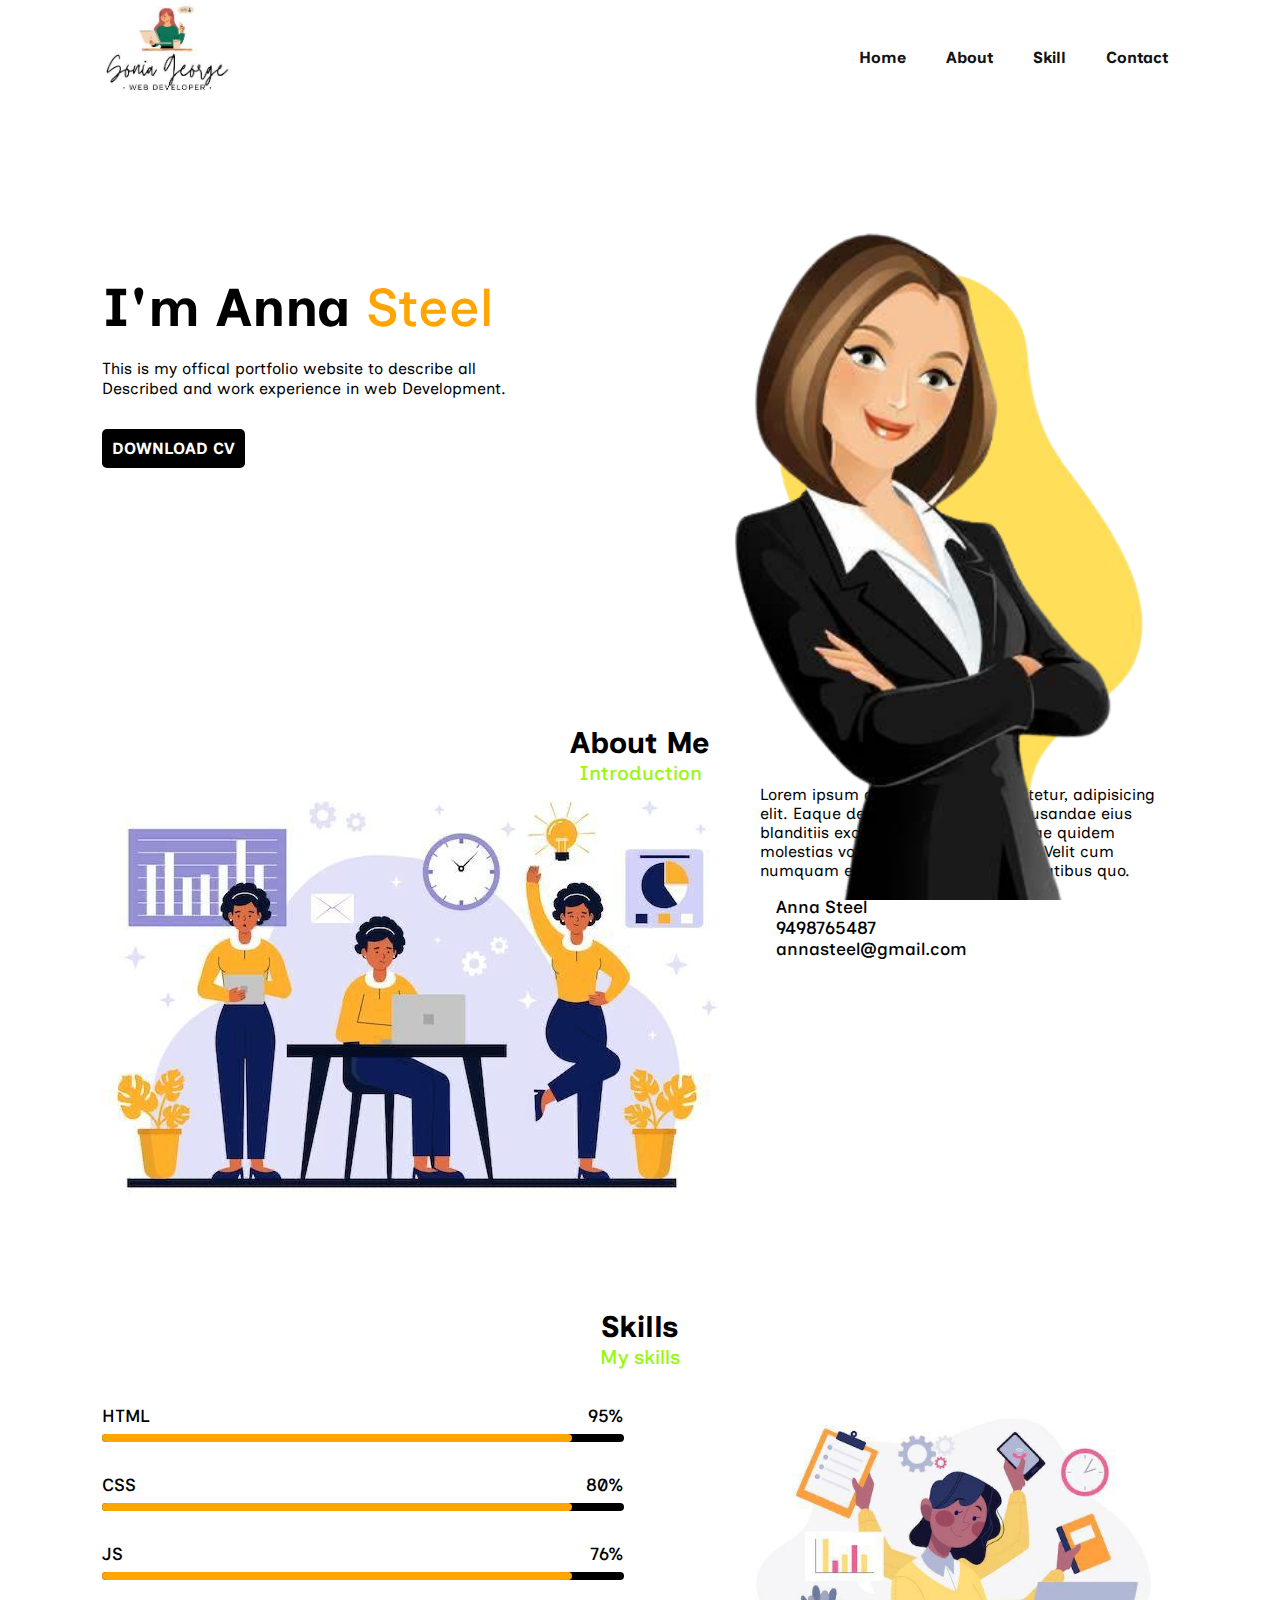
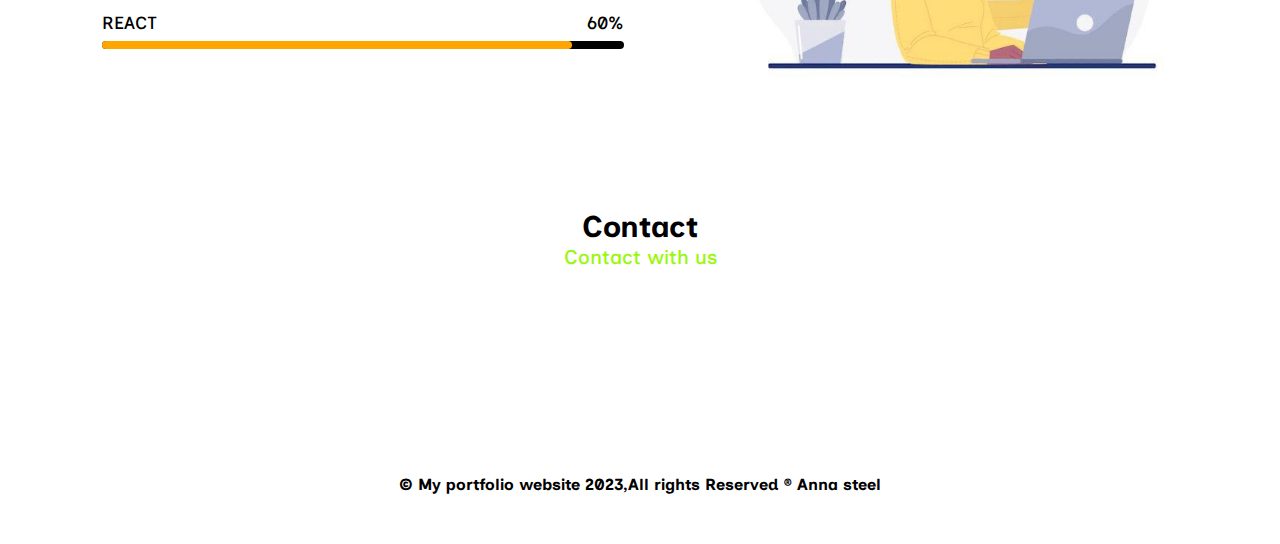
==== Index.html @ 379eda23 "portfolio" ====
<!DOCTYPE html>
<html lang="en">

<head>
    <meta charset="UTF-8">
    <meta name="viewport" content="width=device-width, initial-scale=1.0">
    <title>portfolio</title>
    <link rel="stylesheet" href="style.css">
    <link rel="preconnect" href="https://fonts.googleapis.com">
    <link rel="preconnect" href="https://fonts.gstatic.com" crossorigin>
    <link
        href="https://fonts.googleapis.com/css2?family=Bebas+Neue&family=Croissant+One&family=Inclusive+Sans:ital@0;1&family=Lato:wght@300&family=Martian+Mono:wght@300&family=Montserrat:wght@500&family=Mooli&family=Oswald&family=Playfair+Display&family=Raleway:wght@300&family=Sofia+Sans+Condensed:wght@300&display=swap"
        rel="stylesheet">
    <link rel="stylesheet" href="https://cdnjs.cloudflare.com/ajax/libs/font-awesome/6.4.2/css/all.min.css"
        integrity="sha512-z3gLpd7yknf1YoNbCzqRKc4qyor8gaKU1qmn+CShxbuBusANI9QpRohGBreCFkKxLhei6S9CQXFEbbKuqLg0DA=="
        crossorigin="anonymous" referrerpolicy="no-referrer" />
    <link rel="stylesheet" href="https://cdnjs.cloudflare.com/ajax/libs/font-awesome/6.4.2/css/all.min.css"
        integrity="sha512-z3gLpd7yknf1YoNbCzqRKc4qyor8gaKU1qmn+CShxbuBusANI9QpRohGBreCFkKxLhei6S9CQXFEbbKuqLg0DA=="
        crossorigin="anonymous" referrerpolicy="no-referrer" />
</head>

<body>
    <div id="container" class="container">
        <!-- navbar -->
        <nav>
            <img class="logo" src="Logo1.jpeg" alt="logo">
            <ul>
                <li class="list-item"><a class="links" href="">Home</a></li>
                <li class="list-item"><a class="links" href="">About</a></li>
                <li class="list-item"><a class="links" href="">Skill</a></li>
                <li class="list-item"><a class="links" href="">Contact</a></li>
            </ul>
        </nav>
        <!-- home -->
        <section id="home">
            <div class="title">
                <h1 id="username">I'm Anna <span id="lname">Steel</span></h1>
                <p id="user-detail">This is my offical portfolio website to describe all <br>
                    Described and work experience in web Development.
                </p>
                <a id="download" href="suku.png" download="">DOWNLOAD CV</a>

            </div>
            <div class="images">
                <img class="shape" src="WhatsApp_Image_4442023-09-27_at_15.51.05-removebg-preview (2).png" alt="shape">
                <img class="girl" src="WhatsApp_Image001_2023-09-27_at_15.51.05-removebg-preview (1).png" alt="girl">
            </div>

        </section>
        <!-- about -->
        <section id="about">
            <div class="about-head">
                <h2 class="mainHead">About Me</h2>
                <span class="subHead">Introduction</span>
            </div>
            <div class="about-content">
                <div class="img">
                    <img src="WhatsApp Image 2023-09-27 at 15.51.02_c0fcbdbb.jpg" alt="about">
                </div>
                <div class="about-details">
                    <p>Lorem ipsum dolor sit amet consectetur, adipisicing elit. Eaque deserunt asperiores, recusandae
                        eius blanditiis excepturi fuga, repudiandae quidem molestias voluptatum, totam officia. Velit
                        cum numquam est nulla cumque necessitatibus quo.</p>
                    <div class="informations">
                        <div class="info-box">
                            <i class="fa-solid fa-user"></i>
                            <span>Anna Steel</span>
                        </div>
                        <div class="info-box">
                            <i class="fa-solid fa-phone"></i>
                            <span>9498765487</span>
                        </div>
                        <div class="info-box">
                            <i class="fa-solid fa-envelope"></i>
                            <span>annasteel@gmail.com</span>
                        </div>
                    </div>
                </div>
            </div>
            <!-- Skill -->
        </section>
        <section id="skill">
            <div class="about-head">
                <h2 class="mainHead">Skills</h2>
                <span class="subHead">My skills</span>
            </div>
            <div class="skill-container">
                <div class="progress bars">
                    <!-- Bar -->
                    <div class="bar">
                        <h3>HTML</h3>
                        <span>95%</span>
                        <div class="base-bar"></div>
                        <div class="base-bar html-bar"></div>
                    </div>
                    <div class="bar">
                        <h3>CSS</h3>
                        <span>80%</span>
                        <div class="base-bar"></div>
                        <div class="base-bar html-bar"></div>
                    </div>
                    <div class="bar">
                        <h3>JS</h3>
                        <span>76%</span>
                        <div class="base-bar"></div>
                        <div class="base-bar html-bar"></div>
                    </div>
                    <div class="bar">
                        <h3>REACT</h3>
                        <span>60%</span>
                        <div class="base-bar"></div>
                        <div class="base-bar html-bar"></div>
                    </div>
                </div>
                <div class="skill-img">
                    <img src="about.jpg" alt="">
                </section>

                <section id="contact">
                    <div class="about-head">
                        <h2 class="mainHead">Contact</h2>
                        <span class="subHead">Contact with us</span>
                    </div>
                    <div class="icon-collection">
                        <div class="icon">
                            <a href=""><i class="fa-brands fa-pinterest brand"></i></a>
        
                        </div>
                        <div class="icon">
                            <a href=""><i class="fa-brands fa-linkedin brand"></i></a>
        
                        </div>
                        <div class="icon">
                            <a href=""><i class="fa-brands fa-facebook brand"></i></a>
        
                        </div>
                        <div class="icon">
                            <a href=""><i class="fa-brands fa-twitter brand"></i></i></a>
        
                        </div>
                        <div class="icon">
                            <a href=""><i class="fa-brands fa-instagram brand"></i></a>
        
                        </div>
                    </div>
                </section>
                <!-- footer -->
                <footer>
                    <p> &copy; My portfolio website 2023,All rights Reserved &reg; Anna steel</p>
                    <div class="up-arrow icon">
                        <a href="#container"><i class="fa-solid fa-angle-up brand"></i></a>
                    </div>
                </footer>
        </body> 
        </html>
---- style.css ----
*{
    margin: 0px;
    padding: 0px;
    font-family: 'Inclusive Sans', sans-serif;
}
.container{
    width: 100%;
    height: 100vh;
    position: relative;
}
nav{
    display: flex;
    justify-content: space-between;
    width: 85%;
    align-items: center;
    margin-left: 100px;
}
ul{
    display: flex;
    list-style: none;

    }

.logo{
    width: 130px;
}
.list-item{
    display: inline;
    list-style: none;
    margin: 10px 20px;
    margin-top: 30px;
}
.links{
    text-decoration: none;
    color: rgb(19, 19, 19);
    font-weight: bold;
}
.links:hover{
    color: blue;
}
.title{
    margin: 14% 0px 0px 8%;
}
#username{
    font-size: 40pt;
    margin-bottom: 20px;
}
#lname{
    color: orange;
    font-size: 40pt;
}
#user-detail{
    line-height: 20px;
}
#download{
    text-decoration: none;
    background-color: black;
    color: white;
    padding: 10px;
    border-radius: 5px;
    margin-top: 30px;
    display: inline-block;
    font-weight: bold;
}
#home{
    display: flex;
    justify-content: space-between;
}
.images{
    width: 45%;
    height: 75%;
    position: absolute;
    right: 30px;
    bottom: 0;
    
}
.images>img{
    height: 100%;
    position: absolute;
    bottom: 0;
    left: 50%;
    transform: translateX(-50%);
    transition: bottom 1s, left 1s;
}
.images:hover .shape{
    bottom: 80px;

}
.images:hover .girl{
    left: 40%;
    
}

#about{
    margin: 20% 8% 0px 8%;
    
}
.about-head{
  text-align: center;
}
.mainHead{
    font-size: 30px;

}
.subHead{
    font-size: 20px;
    color: rgb(153, 248, 9);
    stroke: 1px black;
}
.about-content{
    display: grid;
    grid-template-columns: auto auto;
    gap: 2rem;
    margin-top: 2rem;
}
.about-img>img{
   width: 90%;
}
.informations{
    margin-top: 1rem;

}
.info-box>span{
    margin-left: 1rem;
}

#skill{
    margin: 8% 8% 0px 8%;
}
.skill-container{
    display: grid;
    grid-template-columns: repeat(2,1fr);
    gap: 2rem;
    margin-top: 20px;

}

.skill-img>img{
    width: 90%;
    padding-left: 4rem;
    object-position: center;
}
.bar{
    display: flex;
    justify-content: space-between;
    align-items: center;
    padding: 1rem 0px;
    margin-bottom: 1rem;
    position: relative;
}
.bar h3,span{
    font-size: 1.1rem;
    font-weight: 500;
}
.base-bar{
    width: 100%;
    height: 0.5rem;
    background-color: black;
    border-radius: 0.5rem;
    position: absolute;
    bottom: 0;

}

.html-bar{
    width: 90%;
    background-color: orange;
}
.css-bar{
    width: 90%;
    background-color: orange;
}
.js-bar{
    width: 90%;
    background-color: orange;
}
.react-bar{
    width: 90%;
    background-color: orange;
}
#contact{
    margin: 8%;
}
.icon-collection{
    display: flex;
    justify-content: center;
    align-items: center;
    margin-top: 5%;
}
.icon{
    width: 50px;
    height: 50px;
    border-radius: 50%;
    display: flex;
    justify-content: center;
    align-items: center;
    margin: 0px 10px;
}#contact{
    margin: 8%;
}
.icon-collection{
    display: flex;
    justify-content: center;
    align-items: center;
    margin-top: 5%;
}
.icon{
    width: 50px;
    height: 50px;
    border-radius: 50%;
    display: flex;
    justify-content: center;
    align-items: center;
    margin: 0px 10px;
}
.brand{
    font-size: 30px;
    color: black;
    
}
.icon:hover{
    background-image: linear-gradient(to bottom right,yellow,orange,white);
}
.brand:hover{
    color: white;
    animation: shake 0.25s;
}
@keyframes shake {
    10%{
        transform: rotate(15deg);
    }
    20%{
        transform: rotate(-15deg);
    }
    30%{
        transform: rotate(20deg);
    }
    40%{
        transform: rotate(20deg);
    }
   }
   html{
    scroll-behavior: smooth;
}
footer>p{
    text-align: center;
    font-weight: 800;
}

.up-arrow{
    float: right;
    margin: -30px 30px 30px 0px;
}
::-webkit-scrollbar{
    width: 10px;
    border-radius: 10px;
}
::-webkit-scrollbar-track{
    border-radius: 10px;
    background: white;
}
::-webkit-scrollbar-thumb{
    border-radius: 10px;
    background: orange;
}
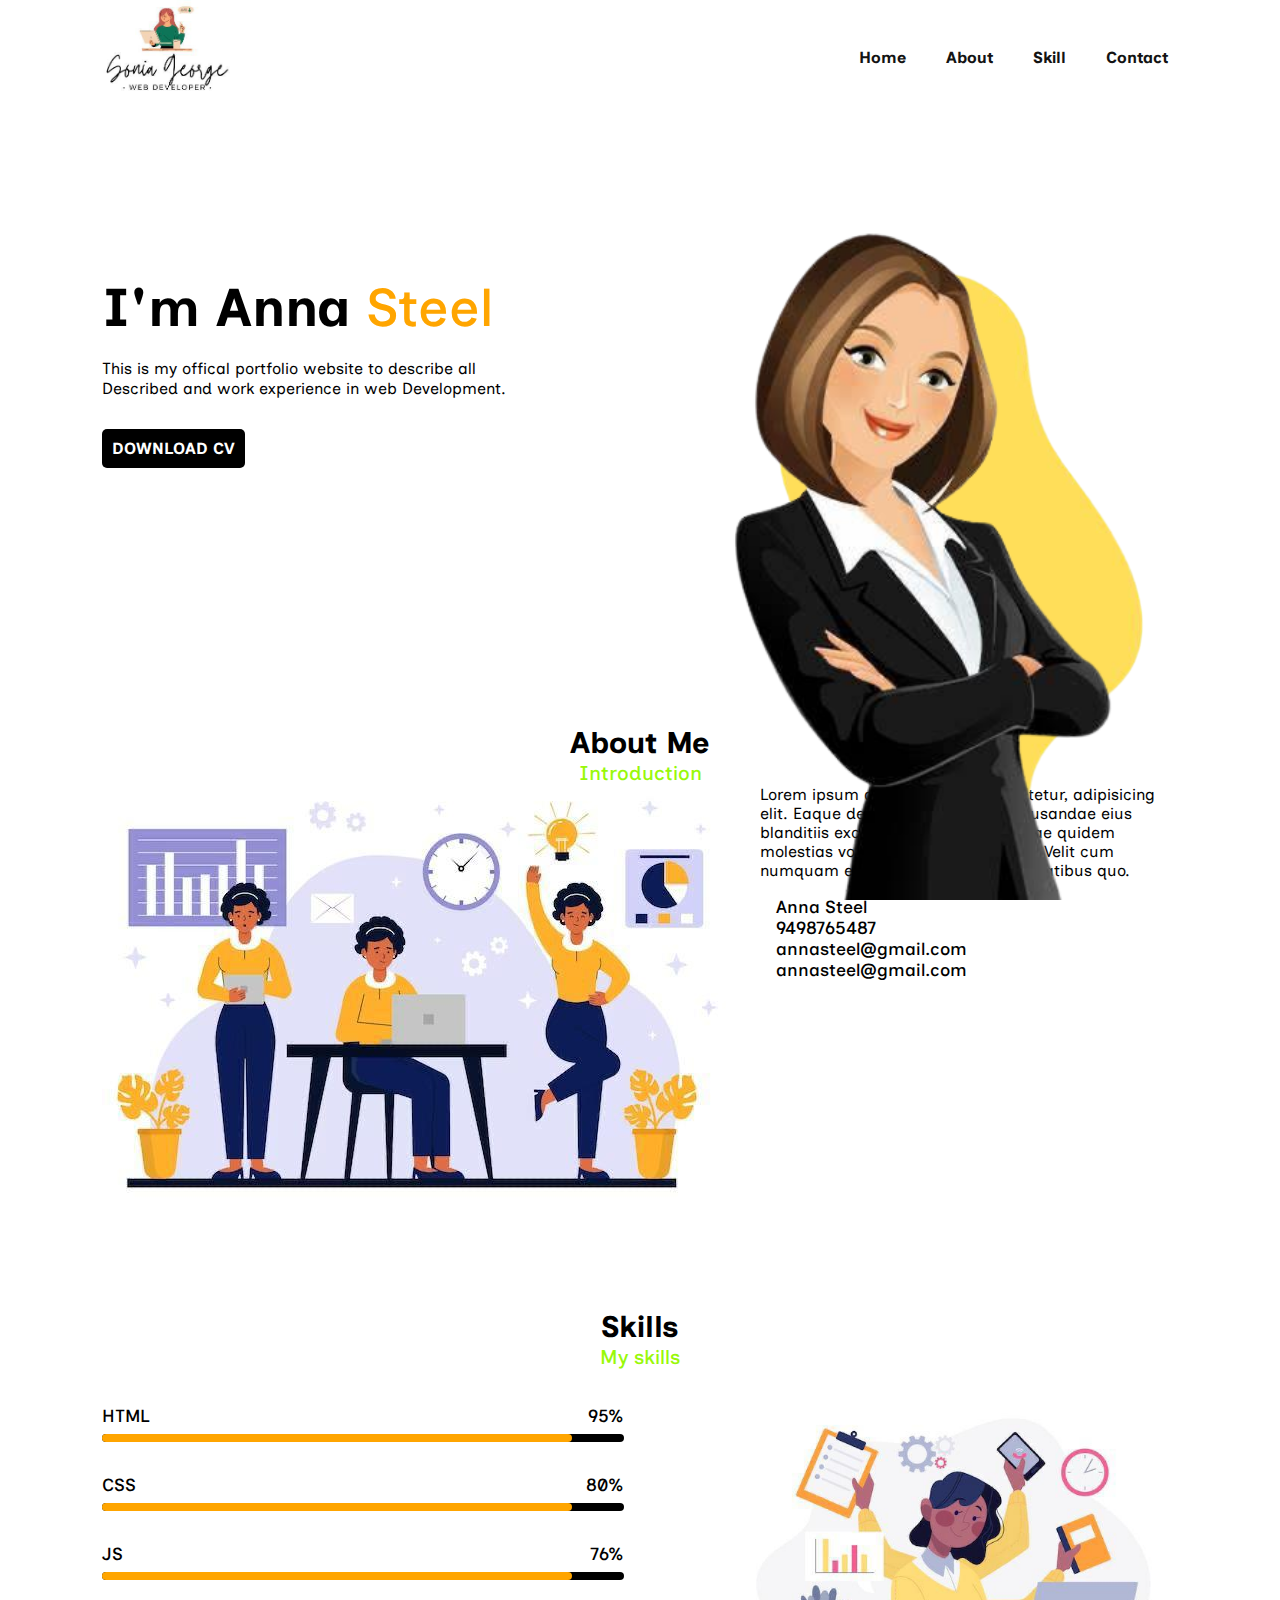
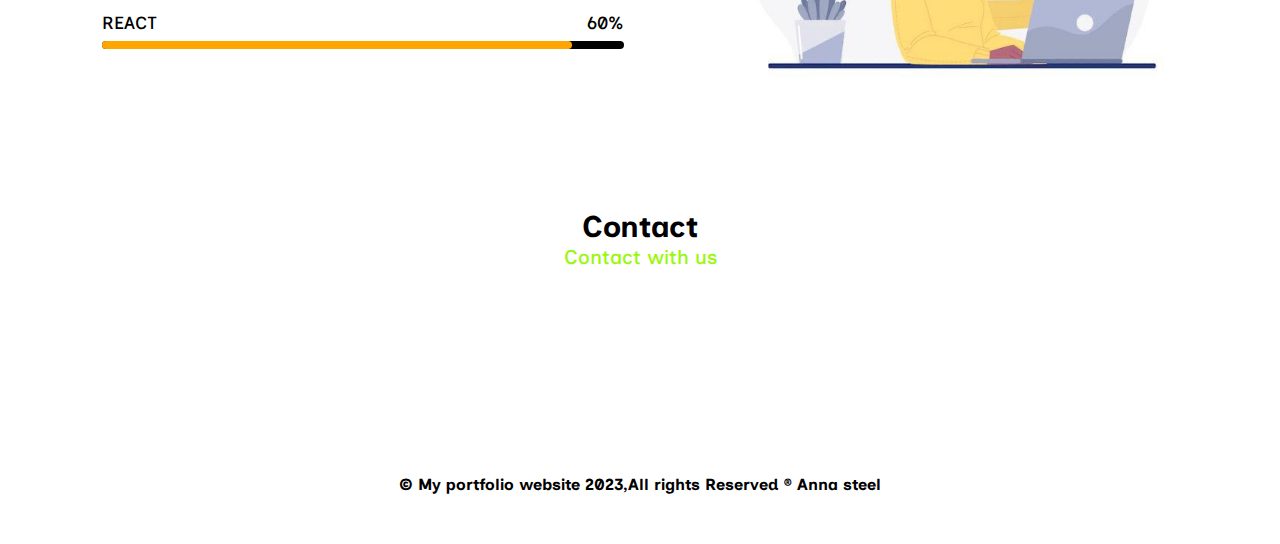
==== commit 4495a0da: "portfolio v2" ====
--- a/Index.html
+++ b/Index.html
@@ -72,6 +72,7 @@
                         </div>
                         <div class="info-box">
                             <i class="fa-solid fa-envelope"></i>
+                            <span>annasteel@gmail.com</span>
                             <span>annasteel@gmail.com</span>
                         </div>
                     </div>
